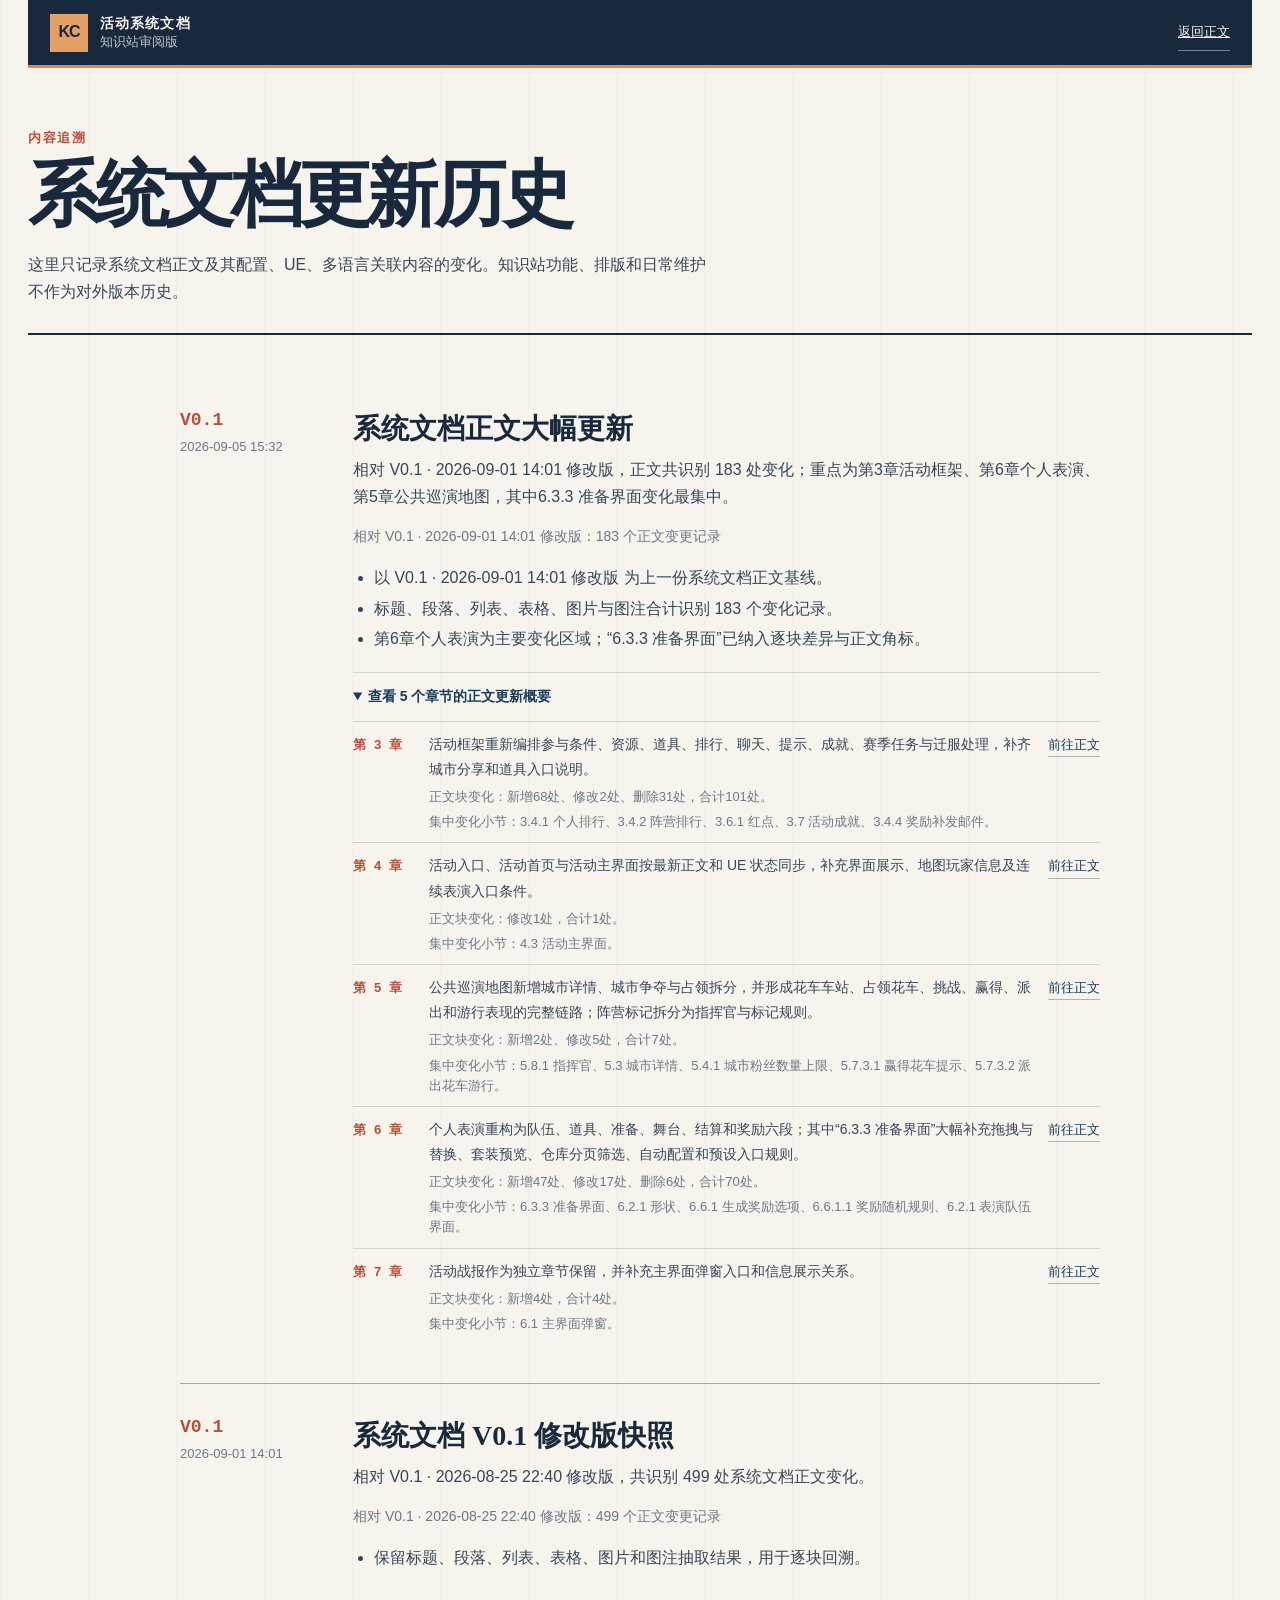
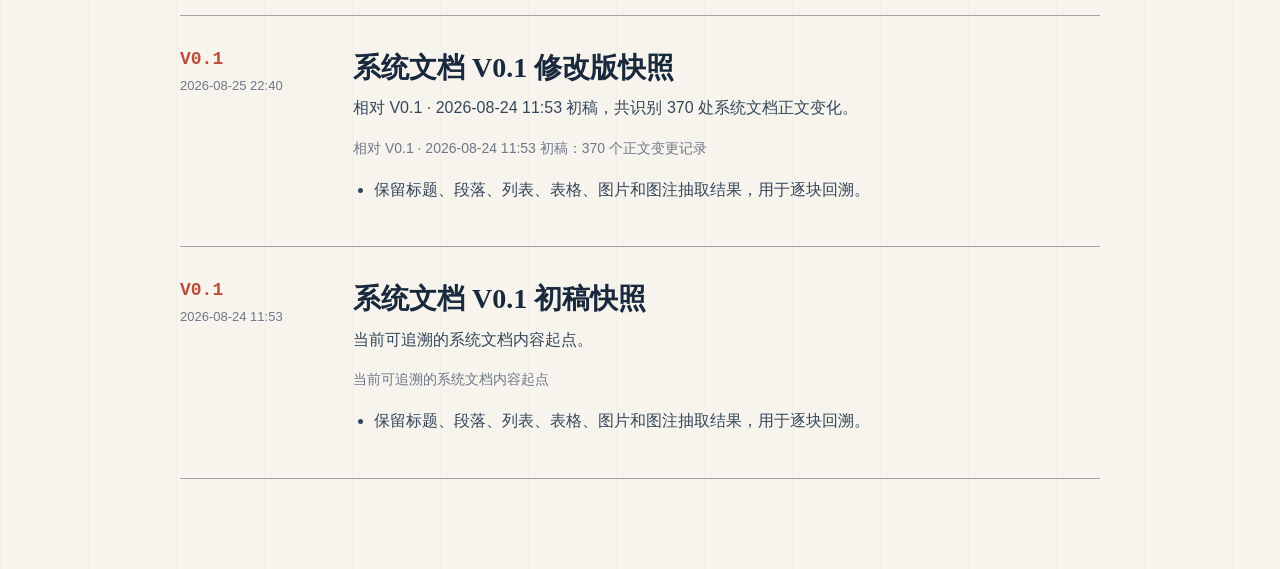
==== updates.html @ 91fed57f "Publish KC Love City system document knowledge base" ====
<!doctype html>
<html lang="zh-CN">
  <head>
    <meta charset="UTF-8" />
    <meta name="viewport" content="width=device-width, initial-scale=1.0" />
    <meta name="theme-color" content="#18304a" />
    <link rel="icon" href="data:," />
    <title>爱乐之城 · 系统文档更新历史</title>
    <link rel="stylesheet" href="./styles.css?v=0.3-202609051604200800" />
  </head>
  <body>
    <div class="site-shell">
      <header class="topbar page-frame">
        <a class="brand" href="index.html" aria-label="返回系统文档知识站">
          <span class="brand-mark">KC</span>
          <span class="brand-copy">
            <span class="brand-title">活动系统文档</span>
            <span class="brand-subtitle">知识站审阅版</span>
          </span>
        </a>
        <div class="topbar-actions">
          <a class="plain-button" href="index.html">返回正文</a>
        </div>
      </header>

      <main class="history-page page-frame">
        <header class="history-hero">
          <p class="eyebrow">内容追溯</p>
          <h1>系统文档更新历史</h1>
          <p>这里只记录系统文档正文及其配置、UE、多语言关联内容的变化。知识站功能、排版和日常维护不作为对外版本历史。</p>
        </header>
        <section id="version-history" class="history-list" aria-live="polite">
          <p class="muted">正在读取版本历史…</p>
        </section>
      </main>
    </div>
    <script src="./data/version-history-data.js?v=0.3-202609051604200800"></script>
    <script src="./updates.js?v=0.3-202609051604200800"></script>
  </body>
</html>
---- styles.css ----
:root {
  --ink: #18283d;
  --ink-2: #35465b;
  --muted: #6d7887;
  --faint: #8f978f;
  --paper: #f7f4ed;
  --paper-2: #efeae0;
  --white: #fffdf8;
  --line: #d8d2c7;
  --line-strong: #9fa6a8;
  --blue: #183c5b;
  --blue-pale: #e8eef3;
  --coral: #b94f3b;
  --coral-pale: #f5e6e0;
  --green: #2f6d57;
  --yellow: #956a1f;
  --serif: "Noto Serif SC", "Source Han Serif SC", "Songti SC", SimSun, serif;
  --sans: "Noto Sans SC", "Microsoft YaHei UI", "Microsoft YaHei", sans-serif;
  --mono: "SFMono-Regular", Consolas, "Liberation Mono", monospace;
}

* { box-sizing: border-box; }
[hidden] { display: none !important; }
html { scroll-behavior: smooth; }
body {
  margin: 0;
  color: var(--ink);
  background:
    linear-gradient(90deg, rgba(24,40,61,.025) 1px, transparent 1px) 0 0 / 88px 100%,
    var(--paper);
  font: 16px/1.8 var(--sans);
  text-rendering: optimizeLegibility;
}
button, input { font: inherit; }
button, a { -webkit-tap-highlight-color: transparent; }
a { color: inherit; }
img { max-width: 100%; }
.site-shell { min-height: 100vh; overflow: clip; }
.page-frame { width: min(1260px, calc(100% - 56px)); margin-inline: auto; }
.muted { color: var(--muted); font-size: 14px; }

.topbar {
  position: relative;
  z-index: 10;
  display: flex;
  justify-content: space-between;
  align-items: center;
  min-height: 68px;
  padding: 11px 22px;
  color: #f7f4ed;
  background: var(--ink);
  border-bottom: 3px solid #d89059;
}
.brand { display: inline-flex; align-items: center; gap: 12px; text-decoration: none; }
.brand-mark {
  display: grid;
  place-items: center;
  width: 38px;
  height: 38px;
  color: var(--ink);
  background: #e3a064;
  font-weight: 900;
  letter-spacing: -.06em;
}
.brand-title, .brand-subtitle { display: block; line-height: 1.25; }
.brand-title { font-size: 14px; font-weight: 800; letter-spacing: .08em; }
.brand-subtitle { margin-top: 2px; color: #b9c5d0; font-size: 13px; }
.topbar-actions { display: flex; align-items: center; gap: 20px; }
.review-state { display: inline-flex; align-items: center; gap: 8px; color: #e7dccd; font-size: 13px; }
.review-state i { width: 7px; height: 7px; border-radius: 50%; background: #e0a35e; box-shadow: 0 0 0 4px rgba(224,163,94,.15); }
.plain-button { padding: 6px 0; color: #f7f4ed; border: 0; border-bottom: 1px solid rgba(255,255,255,.42); background: transparent; cursor: pointer; font-size: 13px; }
.plain-button:hover, .plain-button:focus-visible { color: #f2ae78; border-color: #f2ae78; outline: none; }

.hero-section {
  padding: 48px 44px 36px;
  border-right: 1px solid var(--line-strong);
  border-bottom: 1px solid var(--line-strong);
  border-left: 1px solid var(--line-strong);
  background: rgba(255,253,248,.62);
}
.hero-kicker, .eyebrow {
  margin: 0;
  color: var(--coral);
  font-size: 13px;
  font-weight: 800;
  letter-spacing: .12em;
}
.hero-layout { display: flex; justify-content: space-between; gap: 48px; align-items: end; margin-top: 12px; }
.hero-section h1 { margin: 0; font: 800 clamp(48px, 7vw, 84px)/1.06 var(--serif); letter-spacing: -.08em; }
.hero-subtitle { margin: 11px 0 0; color: var(--ink-2); font: 20px/1.5 var(--serif); letter-spacing: .08em; }
.hero-actions { display: flex; flex-wrap: wrap; gap: 10px; padding-bottom: 8px; }
.primary-button, .secondary-button {
  display: inline-flex;
  align-items: center;
  gap: 28px;
  padding: 11px 16px;
  border: 1px solid var(--ink);
  cursor: pointer;
  text-decoration: none;
  font-size: 14px;
  font-weight: 700;
  transition: transform .16s ease, color .16s ease, background .16s ease;
}
.primary-button { color: var(--white); background: var(--ink); }
.secondary-button { color: var(--ink); background: transparent; }
.primary-button:hover, .primary-button:focus-visible, .secondary-button:hover, .secondary-button:focus-visible { transform: translateY(-2px); outline: none; }
.secondary-button:hover, .secondary-button:focus-visible { color: var(--white); background: var(--coral); border-color: var(--coral); }
.hero-source-line { margin: 28px 0 0; padding-top: 14px; color: var(--muted); border-top: 1px solid var(--line); font-size: 14px; }

.recent-update {
  display: grid;
  grid-template-columns: auto auto minmax(180px, auto) minmax(260px, 1fr) auto;
  gap: 10px 20px;
  align-items: center;
  margin-top: 30px;
  padding: 16px 18px;
  border-top: 1px solid var(--line-strong);
  border-bottom: 1px solid var(--line-strong);
  background: rgba(255,253,248,.54);
}
.recent-update-label { color: var(--coral); font-size: 13px; font-weight: 800; letter-spacing: .1em; }
.recent-update time { color: var(--muted); font: 700 13px var(--mono); white-space: nowrap; }
.recent-update strong { font: 700 16px/1.45 var(--serif); }
.recent-update p { margin: 0; color: var(--ink-2); font-size: 14px; line-height: 1.55; }
.recent-update a { color: var(--blue); border-bottom: 1px solid rgba(24,60,91,.35); font-size: 13px; font-weight: 800; text-decoration: none; white-space: nowrap; }
.recent-update a:hover, .recent-update a:focus-visible { color: var(--coral); border-color: var(--coral); outline: none; }
.section-label, .column-heading { color: var(--coral); }
.section-label span, .column-heading span { display: block; font-size: 14px; font-weight: 800; letter-spacing: .12em; }
.section-label small, .column-heading small { display: block; margin-top: 3px; color: var(--muted); font-size: 13px; }
.updates-heading { display: flex; justify-content: space-between; gap: 36px; align-items: baseline; padding-bottom: 18px; border-bottom: 2px solid var(--ink); }
.updates-heading h2 { margin: 0; font: 700 clamp(27px, 3vw, 39px)/1.3 var(--serif); letter-spacing: -.04em; }
.updates-heading p { max-width: 390px; margin: 0; color: var(--muted); font-size: 14px; }
.updates-list { display: grid; grid-template-columns: 1fr 1fr; gap: 0 34px; }
.update-item { display: grid; grid-template-columns: 38px 1fr; gap: 13px; padding: 22px 0; border-bottom: 1px solid var(--line); }
.update-number { display: grid; place-items: center; align-self: start; width: 34px; height: 34px; color: var(--white); background: var(--coral); text-decoration: none; font: 700 14px var(--mono); }
.update-item h3 { margin: 0; font: 700 18px/1.45 var(--serif); }
.update-item h3 a { text-decoration: none; }
.update-item h3 a:hover { color: var(--coral); }
.update-item p { margin: 5px 0 0; color: var(--ink-2); font-size: 14.5px; line-height: 1.75; }
.update-item ul { margin: 8px 0 0; padding-left: 18px; color: var(--muted); }
.update-item li { margin: 3px 0; font-size: 13px; line-height: 1.65; }

.workspace {
  --toc-width: 220px;
  --workspace-gap: 54px;
  display: grid;
  grid-template-columns: var(--toc-width) minmax(0, 820px);
  gap: var(--workspace-gap);
  justify-content: center;
  align-items: start;
  padding-bottom: 130px;
  transition: grid-template-columns .24s ease, gap .24s ease;
}
.workspace.toc-expanded { --toc-width: 360px; --workspace-gap: 36px; }
.workspace-heading { grid-column: 1 / -1; display: grid; grid-template-columns: var(--toc-width) minmax(0, 820px); gap: var(--workspace-gap); padding: 54px 0 20px; border-bottom: 2px solid var(--ink); transition: grid-template-columns .24s ease, gap .24s ease; }
.workspace-heading .eyebrow { align-self: end; padding-bottom: 8px; }
.workspace-heading h2 { margin: 0; font: 700 clamp(36px, 4.5vw, 54px)/1.2 var(--serif); letter-spacing: -.06em; }
.toc-column { position: sticky; top: 24px; max-height: calc(100vh - 48px); padding-right: 20px; border-right: 1px solid var(--line); }
.column-heading { min-height: 51px; padding-bottom: 13px; border-bottom: 1px solid var(--line-strong); }
.toc-heading { display: flex; justify-content: space-between; align-items: flex-start; gap: 10px; }
.toc-heading button { display: inline-flex; align-items: center; gap: 5px; flex: 0 0 auto; padding: 4px 0; color: var(--muted); border: 0; border-bottom: 1px solid var(--line-strong); background: transparent; cursor: pointer; font-size: 13px; }
.toc-heading button:hover, .toc-heading button:focus-visible { color: var(--coral); border-color: var(--coral); outline: none; }
.toc-heading svg { width: 15px; height: 15px; fill: none; stroke: currentColor; stroke-width: 1.6; transition: transform .2s ease; }
.toc-expanded .toc-heading svg { transform: rotate(180deg); }
.toc-list { max-height: calc(100vh - 210px); overflow-x: hidden; overflow-y: auto; padding: 13px 4px 0 0; scrollbar-width: thin; }
.toc-list a { position: relative; display: block; padding: 6px 8px 6px 11px; color: var(--ink-2); border-left: 1px solid var(--line); text-decoration: none; font-size: 14px; line-height: 1.45; overflow-wrap: anywhere; transition: color .14s ease, background .14s ease, border .14s ease; }
.toc-list a.level-3 { padding-left: 23px; color: var(--muted); font-size: 13.5px; }
.toc-list a.level-4 { padding-left: 35px; color: var(--muted); font-size: 13px; }
.toc-list a.level-5 { padding-left: 47px; color: var(--muted); font-size: 13px; }
.toc-list a.level-6 { padding-left: 59px; color: var(--muted); font-size: 13px; }
.toc-list a:hover, .toc-list a:focus-visible, .toc-list a.is-active { color: var(--ink); border-left: 3px solid var(--coral); background: rgba(185,79,59,.075); outline: none; }
.toc-list a.is-active { font-weight: 800; }
.toc-note { margin: 24px 0 0; padding-top: 16px; color: var(--muted); border-top: 1px solid var(--line); font-size: 13px; line-height: 1.7; }
.document-column { min-width: 0; }
.document-toolbar { display: flex; justify-content: space-between; align-items: flex-start; min-height: 52px; }
.document-toolbar .column-heading { min-width: 150px; border-bottom: 0; }
.text-button { padding: 5px 0; color: var(--muted); border: 0; border-bottom: 1px solid var(--line-strong); background: transparent; cursor: pointer; font-size: 13px; }
.text-button:hover, .text-button:focus-visible { color: var(--coral); border-color: var(--coral); outline: none; }
.source-banner { display: flex; align-items: center; gap: 10px; min-height: 47px; padding: 9px 12px; color: var(--ink-2); border: 1px solid #c5d0d8; border-left: 3px solid var(--blue); background: var(--blue-pale); font-size: 13px; }
.source-badge { padding: 2px 6px; color: var(--blue); border: 1px solid rgba(24,60,91,.32); font: 700 13px var(--mono); }
.source-banner button { margin-left: auto; padding: 3px 0; color: var(--blue); border: 0; border-bottom: 1px solid rgba(24,60,91,.4); background: transparent; cursor: pointer; font-size: 13px; }
.source-banner button:hover, .source-banner button:focus-visible { color: var(--coral); border-color: var(--coral); outline: none; }
.doc-content { padding-top: 34px; }
.loading-state { display: grid; min-height: 240px; place-items: center; color: var(--muted); }
.loading-spinner { width: 22px; height: 22px; border: 2px solid var(--line); border-top-color: var(--coral); border-radius: 50%; animation: spin .8s linear infinite; }
@keyframes spin { to { transform: rotate(360deg); } }
.doc-content > h1 { display: none; }
.doc-content [data-block-id] { scroll-margin-top: 104px; }
.doc-content h2 { margin: 72px 0 23px; padding: 17px 0 0; border-top: 2px solid var(--ink); font: 750 clamp(28px, 3vw, 35px)/1.4 var(--serif); letter-spacing: -.025em; }
.doc-content h2:first-child { margin-top: 16px; }
.doc-content h2::before { display: block; margin-bottom: 11px; color: var(--coral); content: '第 ' attr(data-section) ' 章'; font: 800 13px var(--sans); letter-spacing: .13em; }
.doc-content h3 { margin: 38px 0 14px; padding-left: 13px; border-left: 3px solid var(--coral); font: 700 22px/1.5 var(--serif); }
.doc-content h4 { margin: 25px 0 9px; color: var(--ink); font-size: 18px; line-height: 1.5; }
.doc-content h5, .doc-content h6 { margin: 20px 0 8px; color: var(--ink); font: 700 17px/1.5 var(--serif); }
.doc-content p { max-width: 820px; margin: 0 0 13px; color: #46566b; font-size: 17.5px; line-height: 1.72; text-align: justify; }
.doc-content strong { color: var(--ink); font-weight: 800; }
.doc-content ul, .doc-content ol { max-width: 820px; margin: 8px 0 17px; padding-left: 30px; color: #46566b; }
.doc-content li { margin: 3px 0; padding-left: 4px; font-size: 17px; line-height: 1.68; }
.doc-content li::marker { color: var(--coral); }
.document-list.level-1 { margin-left: 26px; }
.document-caption { margin-top: -13px !important; color: var(--muted) !important; font-size: 13px !important; text-align: left !important; }
.table-scroll { max-width: 820px; margin: 23px 0 31px; overflow-x: auto; border-top: 2px solid var(--ink); border-bottom: 1px solid var(--line-strong); background: rgba(255,253,248,.74); scrollbar-width: thin; }
.doc-content table { width: 100%; min-width: 580px; border-collapse: collapse; font-size: 14px; line-height: 1.7; }
.doc-content th, .doc-content td { padding: 11px 12px; border: 1px solid var(--line); vertical-align: top; text-align: left; }
.doc-content th { color: var(--white); border-color: rgba(255,255,255,.18); background: var(--ink); }
.doc-content td:first-child { color: var(--ink); font-weight: 700; }
.doc-content tbody tr:nth-child(even) td { background: rgba(239,234,224,.48); }
.doc-content tbody tr:hover td { background: var(--blue-pale); }
.doc-content figure { width: 50%; max-width: 410px; margin: 25px auto 32px; padding: 11px; border: 1px solid var(--line-strong); border-top: 2px solid var(--ink); background: rgba(255,253,248,.72); }
.image-open { display: block; width: 100%; padding: 0; border: 0; background: transparent; cursor: zoom-in; }
.image-open:focus-visible { outline: 3px solid rgba(185,79,59,.45); outline-offset: 3px; }
.doc-content figure img { display: block; width: 100%; max-height: 420px; object-fit: contain; border: 0; }
.doc-content figcaption { margin-top: 11px; color: var(--muted); font-size: 13px; line-height: 1.6; }
.doc-content code { padding: 2px 5px; color: var(--blue); background: var(--blue-pale); font-size: max(13px, .9em); overflow-wrap: anywhere; }
.term-link { display: inline; padding: 1px 2px; color: inherit; border: 0; border-bottom: 1px dotted rgba(185,79,59,.75); background: transparent; cursor: help; font: inherit; text-align: left; transition: color .12s ease, background .12s ease, border .12s ease; }
.term-link:hover, .term-link:focus-visible { color: var(--ink); border-bottom-color: var(--coral); background: rgba(185,79,59,.12); outline: none; }
.term-link.term-code { font-family: var(--mono); font-size: max(13px, .9em); }
.term-link code { padding: 0; color: inherit; background: transparent; font-size: 1em; }
.update-badge { display: inline-flex; align-items: center; margin-left: 9px; padding: 2px 6px; color: var(--coral); border: 1px solid rgba(185,79,59,.42); border-radius: 999px; background: var(--coral-pale); cursor: pointer; font: 800 13px/1.35 var(--sans); vertical-align: .1em; white-space: nowrap; }
.update-badge:hover, .update-badge:focus-visible { color: var(--white); border-color: var(--coral); background: var(--coral); outline: none; }
.reference-hit { border-radius: 2px; background: #ffe48d !important; outline: 4px solid rgba(255,228,141,.45) !important; }

.document-appendix { margin-top: 136px; padding-top: 47px; border-top: 2px solid var(--ink); scroll-margin-top: 90px; }
.appendix-heading { display: grid; grid-template-columns: 170px 1fr; gap: 24px 42px; }
.appendix-heading .eyebrow { grid-row: 1 / 3; }
.appendix-heading h2 { margin: 0; font: 700 34px/1.35 var(--serif); }
.appendix-heading p:not(.eyebrow) { margin: 0; color: var(--muted); font-size: 14px; }
.appendix-grid { display: grid; grid-template-columns: 1fr 1fr; gap: 15px; margin-top: 34px; }
.appendix-card { min-width: 0; padding: 21px; border: 1px solid var(--line); border-left: 3px solid var(--ink); background: rgba(255,253,248,.74); }
.appendix-card.wide-card { grid-column: 1 / -1; }
.appendix-card.warning-card { border-left-color: var(--coral); background: var(--coral-pale); }
.appendix-card h3 { margin: 0; font: 700 19px/1.5 var(--serif); }
.appendix-content { margin-top: 16px; color: var(--ink-2); font-size: 14px; }
.appendix-intro { margin: 0 0 14px; color: var(--muted); }
.config-index { display: grid; grid-template-columns: repeat(2, 1fr); border-top: 1px solid var(--line); border-left: 1px solid var(--line); }
.config-index button { display: grid; gap: 3px; padding: 12px 13px; color: var(--ink-2); border: 0; border-right: 1px solid var(--line); border-bottom: 1px solid var(--line); background: transparent; cursor: pointer; text-align: left; }
.config-index button:hover, .config-index button:focus-visible { background: var(--blue-pale); outline: 2px solid var(--blue); outline-offset: -2px; }
.config-index strong { color: var(--ink); font: 700 13px var(--mono); overflow-wrap: anywhere; }
.config-index span, .config-index small { font-size: 13px; }
.config-index small { color: var(--muted); font-family: var(--mono); }
.ue-overview { display: block; color: var(--blue); text-decoration: none; }
.ue-overview img { display: block; width: 100%; max-height: 250px; object-fit: cover; object-position: top; border: 1px solid var(--line-strong); }
.ue-overview span { display: inline-block; margin-top: 9px; border-bottom: 1px solid rgba(24,60,91,.35); }
.ue-overview + p { margin-bottom: 0; color: var(--muted); }
.compact-source-list { margin: 0; }
.compact-source-list div { display: grid; grid-template-columns: 90px 1fr; gap: 12px; padding: 8px 0; border-bottom: 1px solid var(--line); }
.compact-source-list dt { color: var(--muted); }
.compact-source-list dd { margin: 0; overflow-wrap: anywhere; }
.inline-action { margin-top: 16px; padding: 4px 0; color: var(--blue); border: 0; border-bottom: 1px solid rgba(24,60,91,.4); background: transparent; cursor: pointer; }
.pending-links { display: flex; flex-wrap: wrap; gap: 8px; margin-top: 15px; }
.pending-links button { padding: 6px 9px; color: var(--coral); border: 1px solid rgba(185,79,59,.32); background: rgba(255,253,248,.55); cursor: pointer; font-size: 13px; }

.footer { display: flex; justify-content: space-between; gap: 24px; padding-top: 22px; padding-bottom: 34px; color: var(--muted); border-top: 1px solid var(--line-strong); font-size: 13px; }

.drawer-backdrop { position: fixed; inset: 0; z-index: 30; background: rgba(24,40,61,.27); backdrop-filter: blur(1px); }
.detail-drawer { position: fixed; top: 0; right: 0; z-index: 31; display: flex; flex-direction: column; width: min(520px, 94vw); height: 100vh; color: var(--ink); border-left: 1px solid var(--ink); background: #fcfcf9; box-shadow: -12px 0 34px rgba(24,40,61,.12); transform: translateX(104%); transition: transform .28s cubic-bezier(.2,.8,.2,1); }
.detail-drawer.open { transform: translateX(0); }
.drawer-header { position: sticky; top: 0; z-index: 2; display: flex; justify-content: space-between; align-items: flex-start; gap: 18px; padding: 20px 22px 17px; color: var(--white); background: var(--ink); border-bottom: 3px solid #d89059; }
.drawer-kicker { display: block; color: #e3aa7b; font-size: 13px; font-weight: 700; letter-spacing: .08em; }
.drawer-header h2 { margin: 5px 0 0; color: var(--white); font: 700 28px/1.25 var(--serif); letter-spacing: -.035em; overflow-wrap: anywhere; }
.drawer-close { display: grid; place-items: center; flex: 0 0 auto; width: 32px; height: 32px; color: var(--white); border: 1px solid rgba(255,255,255,.4); background: transparent; cursor: pointer; font-size: 23px; line-height: 1; }
.drawer-close:hover, .drawer-close:focus-visible { color: #f2ae78; border-color: #f2ae78; outline: none; }
.drawer-content { flex: 1; overflow-y: auto; padding: 0 22px 44px; scrollbar-width: thin; }
.drawer-lead { margin: 0 -22px; padding: 17px 22px; border-bottom: 1px solid var(--line); background: var(--paper); }
.drawer-lead p { margin: 0; color: var(--ink-2); font-size: 14.5px; line-height: 1.75; }
.drawer-section { margin-top: 28px; }
.drawer-section h3 { margin: 0 0 11px; padding-top: 12px; border-top: 1px solid var(--line-strong); font: 700 17px/1.45 var(--serif); }
.drawer-section p { margin: 8px 0; color: var(--ink-2); font-size: 14px; line-height: 1.78; }
.drawer-section a { color: var(--blue); }
.overview-section { margin-top: 0; padding: 20px 0; border-bottom: 1px solid var(--line); }
.overview-section p { margin: 8px 0 0; color: var(--ink); font-size: 14.5px; }
.section-caption { color: var(--coral); font-size: 13px; font-weight: 800; letter-spacing: .06em; }
.key-points { margin: 0; padding-left: 20px; }
.key-points li { margin: 8px 0; color: var(--ink-2); font-size: 14px; line-height: 1.75; }
.localization-card { border: 1px solid var(--line-strong); background: var(--white); }
.localization-card > code { display: block; padding: 10px 12px; color: var(--blue); border-bottom: 1px solid var(--line); background: var(--blue-pale); font-size: 13px; overflow-wrap: anywhere; }
.localization-card blockquote { margin: 0; padding: 18px 16px; color: var(--ink); border-bottom: 1px solid var(--line); font: 700 20px/1.6 var(--serif); }
.localization-card dl, .config-record dl, .source-record dl { margin: 0; }
.localization-card dl div, .config-record dl div, .source-record dl div { display: grid; grid-template-columns: 84px minmax(0, 1fr); gap: 10px; padding: 8px 12px; border-bottom: 1px solid var(--line); }
.localization-card dl div:last-child, .config-record dl div:last-child, .source-record dl div:last-child { border-bottom: 0; }
.localization-card dt, .config-record dt, .source-record dt { color: var(--muted); font-size: 13px; }
.localization-card dd, .config-record dd, .source-record dd { margin: 0; color: var(--ink-2); font-size: 13px; overflow-wrap: anywhere; }
.localization-card code, .config-record code, .source-record code { font: 13px/1.6 var(--mono); overflow-wrap: anywhere; }
.config-records { display: grid; gap: 10px; }
.config-record { border: 1px solid var(--line); background: var(--white); }
.config-record-title { display: flex; justify-content: space-between; gap: 10px; padding: 11px 12px; border-bottom: 1px solid var(--line); }
.config-record-title strong { font: 700 13px/1.55 var(--mono); overflow-wrap: anywhere; }
.config-record-title span { flex: 0 0 auto; color: var(--coral); font-size: 13px; }
.config-record > p { margin: 0; padding: 11px 12px; border-bottom: 1px solid var(--line); }
.ue-links { display: grid; gap: 8px; }
.ue-links a { display: grid; grid-template-columns: 50px 1fr; gap: 2px 10px; padding: 10px 12px; border: 1px solid var(--line); background: var(--white); text-decoration: none; }
.ue-links a:hover { border-color: var(--blue); background: var(--blue-pale); }
.ue-links b { grid-row: 1 / 3; font: 700 13px var(--mono); }
.ue-links span { color: var(--ink); font-size: 14px; }
.ue-links small { color: var(--muted); font-size: 13px; }
.drawer-hint { color: var(--muted) !important; font-size: 13px !important; }
.drawer-previews { display: grid; gap: 9px; }
.drawer-preview { display: grid; gap: 6px; width: 100%; padding: 12px 13px; color: var(--ink-2); border: 1px solid var(--line); border-left: 3px solid var(--coral); background: var(--white); cursor: pointer; text-align: left; transition: transform .14s ease, border .14s ease, background .14s ease; }
.drawer-preview:hover, .drawer-preview:focus-visible { transform: translateX(2px); border-color: var(--coral); background: var(--coral-pale); outline: none; }
.drawer-preview-source { color: var(--ink); font: 700 15px/1.45 var(--serif); }
.drawer-preview-excerpt { font-size: 13.5px; line-height: 1.72; }
.drawer-preview-action { color: var(--coral); font-size: 13px; font-weight: 700; }
.source-foot { margin-top: 36px; }
.coverage-grid { display: grid; grid-template-columns: repeat(4, 1fr); border-top: 1px solid var(--line); border-left: 1px solid var(--line); }
.coverage-grid div { padding: 10px; border-right: 1px solid var(--line); border-bottom: 1px solid var(--line); }
.coverage-grid b, .coverage-grid span { display: block; }
.coverage-grid b { font: 700 20px var(--mono); }
.coverage-grid span { color: var(--muted); font-size: 13px; }
.source-records { display: grid; gap: 10px; }
.source-record { padding: 13px; border: 1px solid var(--line); background: var(--white); }
.source-record > div { display: flex; gap: 9px; align-items: baseline; }
.source-record > div span { padding: 2px 5px; color: var(--coral); border: 1px solid rgba(185,79,59,.3); font: 700 13px var(--mono); }
.source-record > div strong { font-size: 14px; overflow-wrap: anywhere; }
.source-record > p { font-size: 13.5px; }
.source-record dl { margin: 10px 0; border: 1px solid var(--line); }
.source-record > a { font-size: 13px; font-weight: 700; }
.refresh-steps { margin: 0; padding-left: 24px; }
.refresh-steps li { margin: 7px 0; color: var(--ink-2); font-size: 14px; }
.manifest-links { display: flex; gap: 16px; margin-top: 12px; font-size: 13px; }
.revision-table { overflow-x: auto; border-top: 1px solid var(--line); border-left: 1px solid var(--line); }
.revision-table > div { display: grid; grid-template-columns: .7fr 1fr .8fr 1.4fr; }
.revision-table span { min-width: 90px; padding: 7px 8px; border-right: 1px solid var(--line); border-bottom: 1px solid var(--line); font-size: 13px; }
.revision-table .is-head { color: var(--white); background: var(--ink); }

.term-tooltip { position: fixed; z-index: 40; width: min(380px, calc(100vw - 28px)); padding: 12px 14px; color: var(--ink-2); border: 1px solid var(--ink); border-left: 4px solid var(--coral); background: var(--white); box-shadow: 6px 6px 0 rgba(24,40,61,.12); font-size: 14px; line-height: 1.72; opacity: 0; pointer-events: none; transform: translateY(4px); transition: opacity .12s ease, transform .12s ease; }
.term-tooltip.on { opacity: 1; transform: translateY(0); }
.term-tooltip strong { display: block; margin-bottom: 4px; color: var(--ink); font-size: 15px; }

.related-terms { display: flex; flex-wrap: wrap; gap: 8px; }
.related-terms button { padding: 6px 9px; color: var(--blue); border: 1px solid rgba(24,60,91,.3); background: var(--blue-pale); cursor: pointer; font-size: 13px; }
.related-terms button:hover, .related-terms button:focus-visible { color: var(--white); border-color: var(--blue); background: var(--blue); outline: none; }
.term-sources { display: grid; gap: 9px; }
.term-sources article { display: grid; gap: 7px; padding: 11px 12px; border: 1px solid var(--line); background: var(--white); }
.term-sources strong { color: var(--ink); font-size: 14px; }
.term-sources span { display: flex; flex-wrap: wrap; gap: 6px; }
.term-sources code { padding: 2px 5px; color: var(--blue); background: var(--blue-pale); font: 13px/1.55 var(--mono); overflow-wrap: anywhere; }
.source-check { display: inline-flex; align-items: center; gap: 7px; margin-top: 10px; padding: 5px 8px; color: var(--green); border: 1px solid rgba(47,109,87,.28); background: rgba(47,109,87,.07); font-size: 13px; }
.source-check.is-rewritten { color: var(--coral); border-color: rgba(185,79,59,.32); background: var(--coral-pale); }

.modal-backdrop { position: fixed; inset: 0; z-index: 42; background: rgba(24,40,61,.46); backdrop-filter: blur(2px); }
.compare-modal { position: fixed; top: 50%; left: 50%; z-index: 43; display: flex; flex-direction: column; width: min(1080px, calc(100vw - 48px)); max-height: min(760px, calc(100vh - 48px)); border: 1px solid var(--ink); background: #fcfcf9; box-shadow: 0 22px 70px rgba(24,40,61,.28); opacity: 0; transform: translate(-50%, -47%); transition: opacity .18s ease, transform .18s ease; }
.compare-modal.open { opacity: 1; transform: translate(-50%, -50%); }
.compare-modal > header { display: flex; justify-content: space-between; gap: 24px; padding: 18px 22px 15px; color: var(--white); border-bottom: 3px solid #d89059; background: var(--ink); }
.compare-modal > header span { color: #e3aa7b; font-size: 13px; font-weight: 800; letter-spacing: .08em; }
.compare-modal > header h2 { margin: 3px 0 0; font: 700 25px/1.35 var(--serif); }
.compare-modal > header p { margin: 3px 0 0; color: #b9c5d0; font-size: 13px; }
.compare-modal > header button, .image-lightbox > button { display: grid; place-items: center; flex: 0 0 auto; width: 34px; height: 34px; color: var(--white); border: 1px solid rgba(255,255,255,.42); background: transparent; cursor: pointer; font-size: 23px; }
.compare-body { display: grid; grid-template-columns: 1fr 1fr; min-height: 0; overflow: auto; }
.compare-body article { min-width: 0; padding: 19px 22px 26px; }
.compare-body article + article { border-left: 1px solid var(--line-strong); }
.compare-body h3 { margin: 0 0 13px; color: var(--muted); font-size: 14px; }
.diff-text { min-height: 150px; color: var(--ink-2); white-space: pre-wrap; overflow-wrap: anywhere; font-size: 16px; line-height: 1.72; }
.diff-text mark { padding: 2px 1px; color: inherit; }
.diff-text mark.diff-old { background: #f2d2ca; text-decoration: line-through; text-decoration-thickness: 1px; }
.diff-text mark.diff-new { background: #d9e8df; }
.compare-modal > footer { display: flex; justify-content: center; align-items: center; gap: 17px; padding: 12px 18px; border-top: 1px solid var(--line-strong); background: var(--paper); }
.compare-modal > footer button { padding: 5px 8px; color: var(--blue); border: 1px solid rgba(24,60,91,.32); background: transparent; cursor: pointer; font-size: 13px; }
.compare-modal > footer button:disabled { color: var(--faint); border-color: var(--line); cursor: default; }
.compare-modal > footer span { min-width: 58px; text-align: center; font: 700 13px var(--mono); }

.image-lightbox { position: fixed; inset: 0; z-index: 50; display: grid; grid-template-rows: auto minmax(0, 1fr) auto; place-items: center; gap: 12px; padding: 24px; color: var(--white); background: rgba(10,20,31,.92); opacity: 0; transition: opacity .18s ease; }
.image-lightbox.open { opacity: 1; }
.image-lightbox > button { justify-self: end; }
.image-lightbox img { width: auto; max-width: min(1180px, 92vw); height: auto; max-height: 80vh; object-fit: contain; }
.image-lightbox p { max-width: 900px; margin: 0; color: #dce3e8; font-size: 14px; text-align: center; }

.history-page { padding-bottom: 90px; }
.history-hero { padding: 58px 0 28px; border-bottom: 2px solid var(--ink); }
.history-hero h1 { margin: 7px 0 0; font: 800 clamp(42px, 7vw, 72px)/1.1 var(--serif); letter-spacing: -.06em; }
.history-hero p:not(.eyebrow) { max-width: 680px; margin: 15px 0 0; color: var(--ink-2); font-size: 16px; line-height: 1.7; }
.history-list { width: min(920px, 100%); margin: 42px auto 0; }
.history-entry { display: grid; grid-template-columns: 145px minmax(0, 1fr); gap: 28px; padding: 33px 0 39px; border-bottom: 1px solid var(--line-strong); }
.history-meta strong, .history-meta time { display: block; }
.history-meta strong { color: var(--coral); font: 800 18px var(--mono); }
.history-meta time { margin-top: 5px; color: var(--muted); font-size: 13px; }
.history-entry h2 { margin: 0; font: 700 28px/1.35 var(--serif); }
.history-summary { margin: 8px 0 0; color: var(--ink-2); font-size: 16px; line-height: 1.7; }
.history-highlights { margin: 16px 0 0; padding-left: 21px; color: var(--ink-2); }
.history-highlights li { margin: 4px 0; line-height: 1.65; }
.history-chapters { margin-top: 20px; border-top: 1px solid var(--line); }
.history-chapters summary { padding: 11px 0; color: var(--blue); cursor: pointer; font-size: 14px; font-weight: 800; }
.chapter-change { display: grid; grid-template-columns: 64px minmax(0, 1fr) auto; gap: 12px; padding: 10px 0; border-top: 1px solid var(--line); align-items: baseline; }
.chapter-change b { color: var(--coral); font: 700 13px var(--mono); }
.chapter-change span { color: var(--ink-2); font-size: 14px; }
.chapter-change small { display: block; margin-top: 5px; color: var(--muted); font-size: 13px; line-height: 1.55; }
.chapter-change a { color: var(--blue); border-bottom: 1px solid rgba(24,60,91,.35); font-size: 13px; text-decoration: none; }

@media (max-width: 1060px) {
  .page-frame { width: min(940px, calc(100% - 38px)); }
  .recent-update { grid-template-columns: auto auto minmax(160px, 1fr) auto; }
  .recent-update p { grid-column: 3 / 4; }
  .recent-update strong { grid-column: 3 / 4; }
  .recent-update a { grid-column: 4; grid-row: 1 / 3; }
  .workspace { --toc-width: 188px; --workspace-gap: 38px; grid-template-columns: var(--toc-width) minmax(0, 700px); }
  .workspace.toc-expanded { --toc-width: 300px; --workspace-gap: 28px; }
}

@media (max-width: 760px) {
  body { font-size: 16px; }
  .page-frame { width: calc(100% - 24px); }
  .topbar { min-height: 62px; padding: 9px 12px; }
  .brand-copy, .review-state { display: none; }
  .topbar-actions { gap: 10px; }
  .hero-section { padding: 36px 20px 28px; }
  .hero-layout { display: block; margin-top: 16px; }
  .hero-section h1 { font-size: clamp(44px, 15vw, 68px); }
  .hero-subtitle { font-size: 17px; }
  .hero-actions { margin-top: 26px; padding: 0; }
  .hero-source-line { line-height: 1.7; }
  .recent-update { display: flex; flex-wrap: wrap; gap: 6px 12px; margin-top: 18px; padding: 14px 12px; }
  .recent-update-label { width: auto; }
  .recent-update time { margin-left: auto; }
  .recent-update strong { width: 100%; }
  .recent-update p { display: -webkit-box; width: 100%; overflow: hidden; -webkit-box-orient: vertical; -webkit-line-clamp: 2; }
  .recent-update a { margin-top: 3px; }
  .workspace { display: block; padding-bottom: 90px; }
  .workspace-heading { display: block; padding-top: 42px; }
  .workspace-heading .eyebrow { padding-bottom: 4px; }
  .workspace-heading h2 { margin-top: 7px; font-size: 38px; }
  .toc-column { position: relative; top: auto; max-height: none; padding: 20px 0 28px; border-right: 0; border-bottom: 1px solid var(--line); }
  .toc-list { display: flex; gap: 8px; max-height: none; overflow-x: auto; padding: 12px 0 4px; }
  .toc-list a { flex: 0 0 auto; max-width: 220px; padding: 7px 10px !important; border: 1px solid var(--line) !important; background: rgba(255,253,248,.65); }
  .toc-list a.is-active { color: var(--white); background: var(--coral); border-color: var(--coral) !important; }
  .toc-note { display: none; }
  .toc-heading button { display: none; }
  .document-toolbar { padding-top: 26px; }
  .source-banner { align-items: flex-start; flex-wrap: wrap; }
  .source-banner button { width: 100%; margin: 3px 0 0; text-align: left; }
  .doc-content p { font-size: 17px; line-height: 1.7; text-align: left; }
  .doc-content li { font-size: 16.5px; line-height: 1.65; }
  .doc-content h2 { margin-top: 58px; }
  .doc-content h3 { margin-top: 34px; font-size: 21px; }
  .doc-content figure { width: 100%; max-width: 100%; }
  .appendix-heading { display: block; }
  .appendix-heading h2 { margin-top: 6px; }
  .appendix-heading p:not(.eyebrow) { margin-top: 8px; }
  .appendix-grid { display: block; }
  .appendix-card { margin-top: 12px; }
  .config-index { grid-template-columns: 1fr; }
  .detail-drawer { width: min(100%, 560px); }
  .coverage-grid { grid-template-columns: 1fr 1fr; }
  .compare-modal { width: calc(100vw - 20px); max-height: calc(100vh - 20px); }
  .compare-body { grid-template-columns: 1fr; }
  .compare-body article + article { border-top: 1px solid var(--line-strong); border-left: 0; }
  .image-lightbox { padding: 12px; }
  .history-hero { padding-top: 38px; }
  .history-entry { display: block; padding: 26px 0 32px; }
  .history-entry h2 { margin-top: 11px; font-size: 24px; }
  .chapter-change { grid-template-columns: 54px minmax(0, 1fr); }
  .chapter-change a { grid-column: 2; justify-self: start; }
  .footer { display: block; }
  .footer span { display: block; margin-top: 4px; }
}

@media print {
  body { background: #fff; }
  .topbar, .hero-actions, .recent-update, .toc-column, .document-toolbar, .source-banner, .detail-drawer, .drawer-backdrop, .modal-backdrop, .compare-modal, .image-lightbox, .term-tooltip, .update-badge, .footer { display: none !important; }
  .hero-section { padding: 24px 0; border: 0; }
  .workspace, .workspace-heading { display: block; width: 100%; }
  .workspace-heading { padding-top: 20px; }
  .doc-content { padding-top: 0; }
  .document-appendix { page-break-before: always; }
}

@media (prefers-reduced-motion: reduce) {
  html { scroll-behavior: auto; }
  *, *::before, *::after { scroll-behavior: auto !important; animation-duration: .01ms !important; transition-duration: .01ms !important; }
}
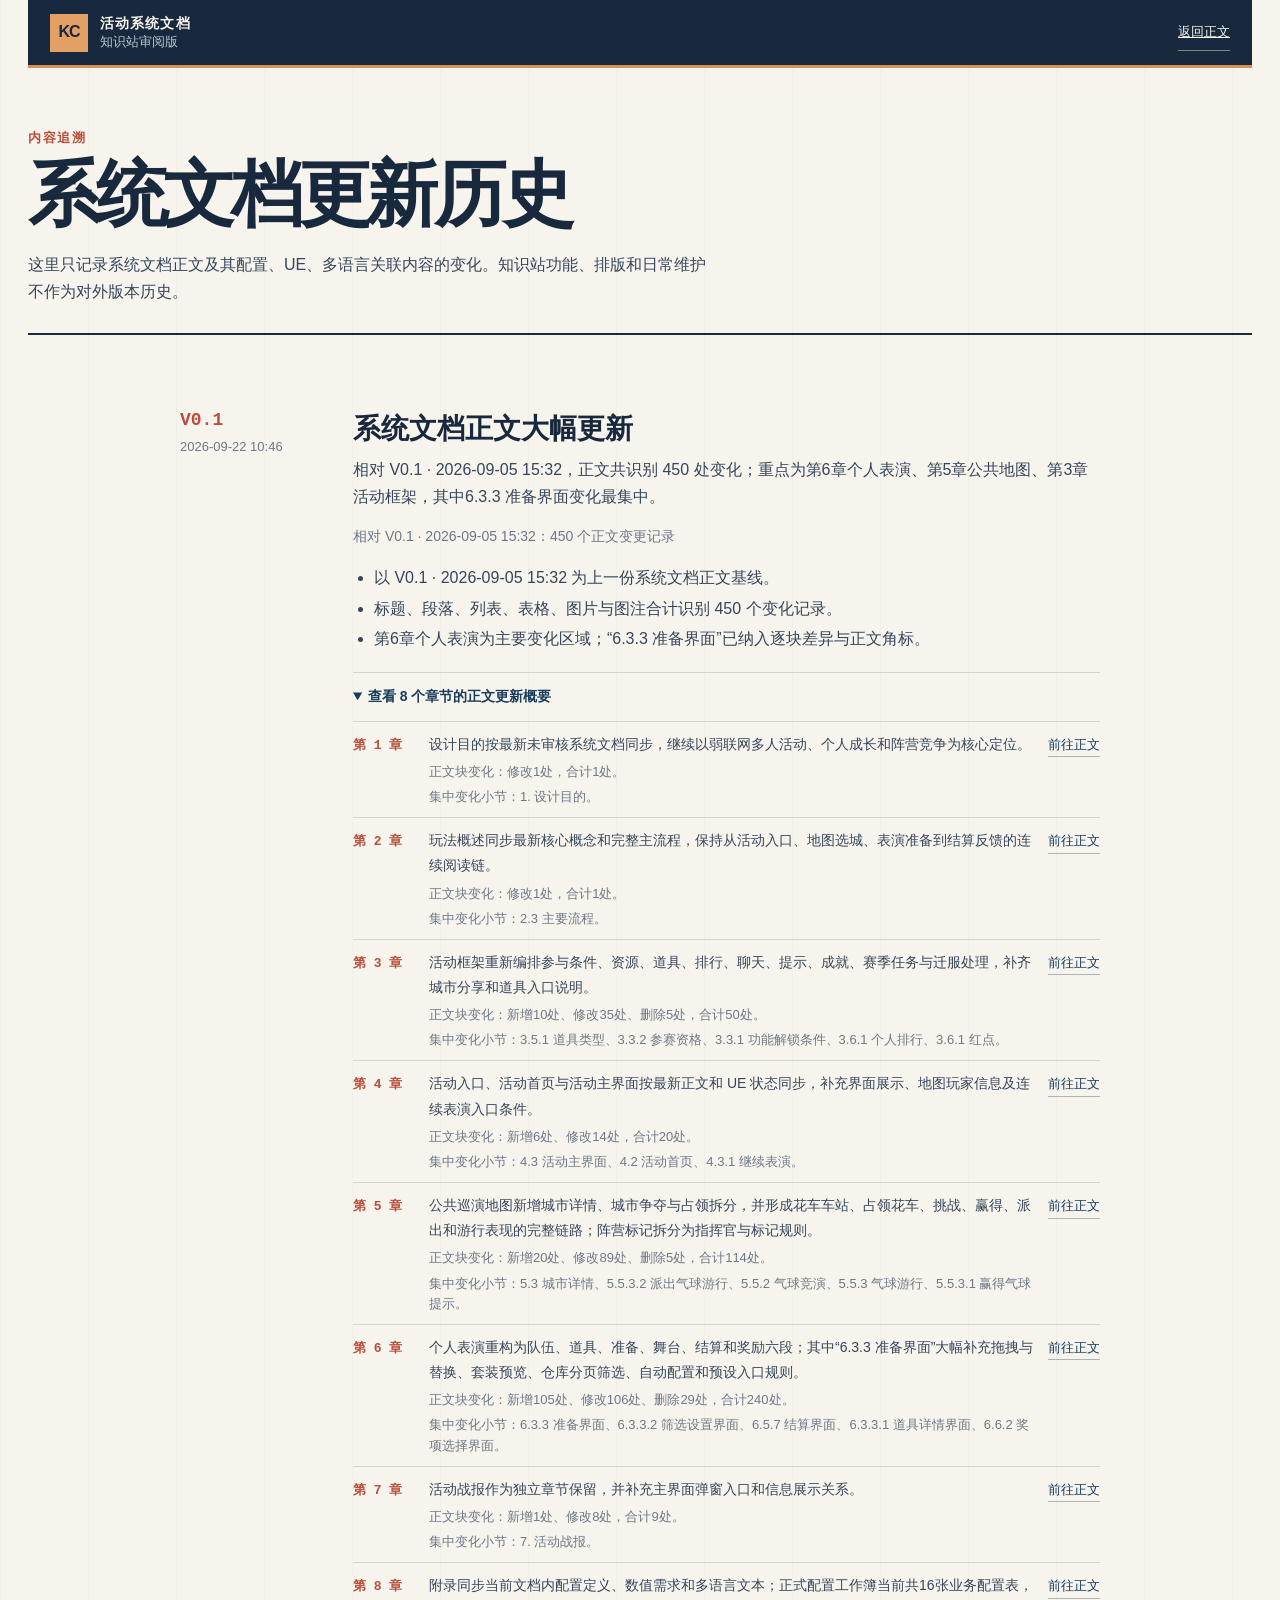
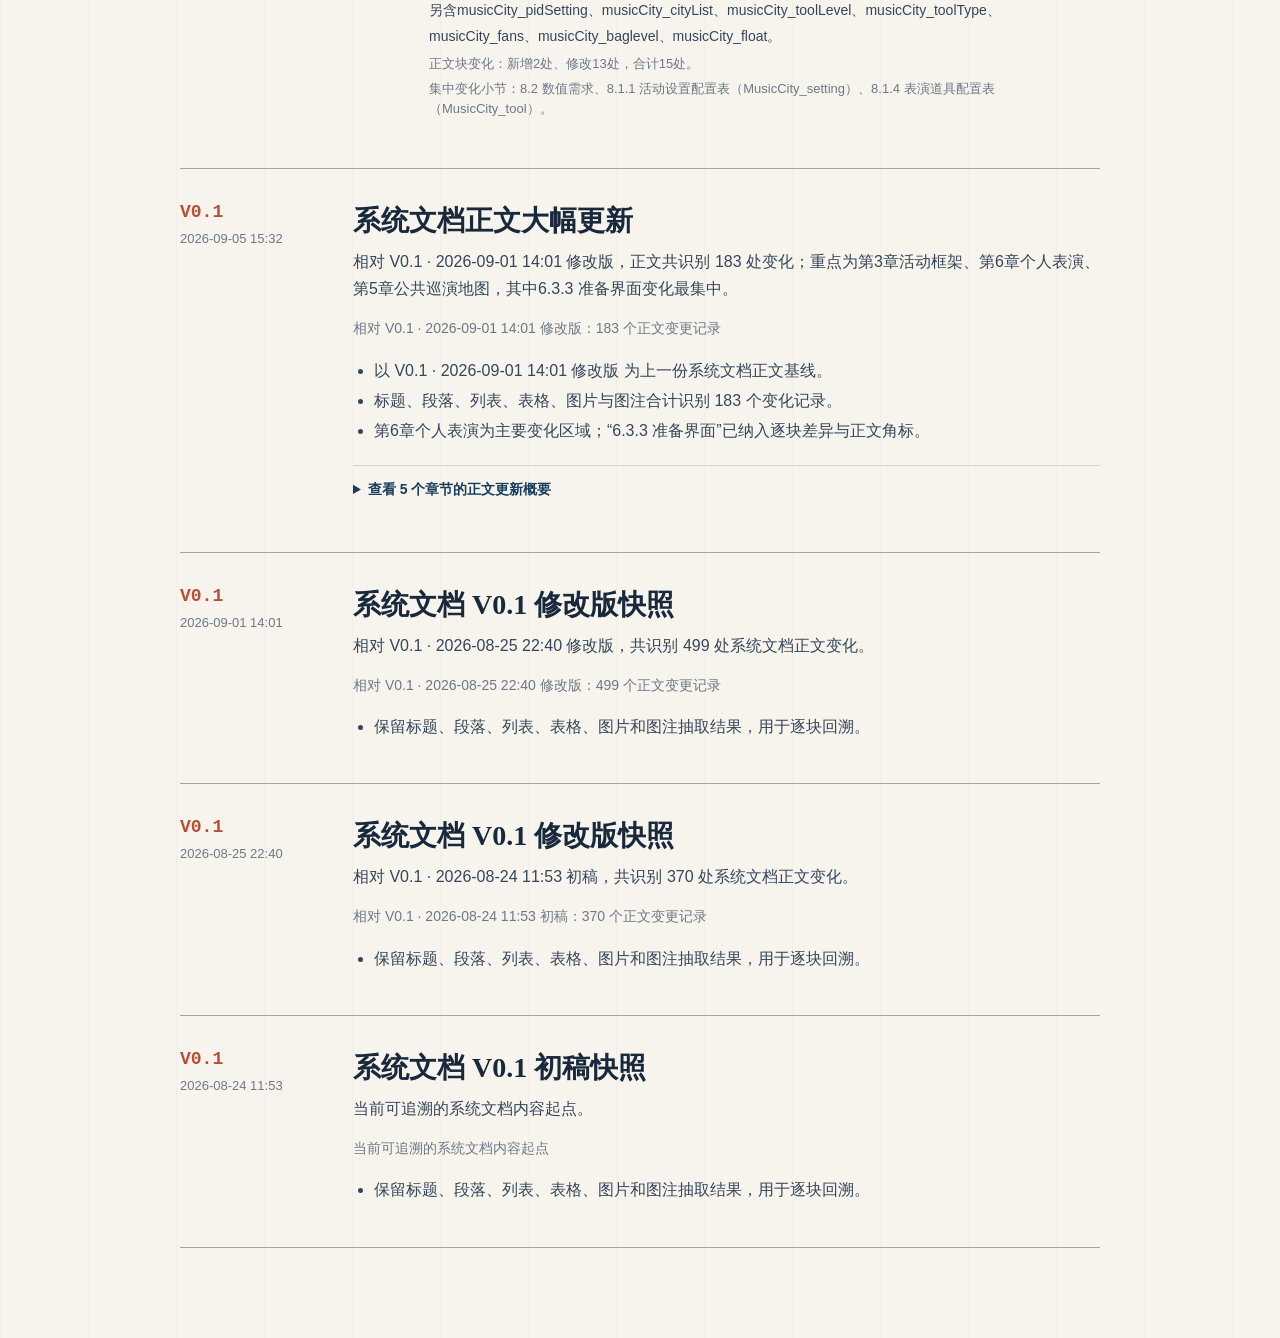
==== commit 8c6c9762: "Update knowledge site from 2026-09-22 sources" ====
--- a/updates.html
+++ b/updates.html
@@ -6,7 +6,7 @@
     <meta name="theme-color" content="#18304a" />
     <link rel="icon" href="data:," />
     <title>爱乐之城 · 系统文档更新历史</title>
-    <link rel="stylesheet" href="./styles.css?v=0.3-202609051604200800" />
+    <link rel="stylesheet" href="./styles.css?v=0.4-202609221433050800" />
   </head>
   <body>
     <div class="site-shell">
@@ -34,7 +34,7 @@
         </section>
       </main>
     </div>
-    <script src="./data/version-history-data.js?v=0.3-202609051604200800"></script>
-    <script src="./updates.js?v=0.3-202609051604200800"></script>
+    <script src="./data/version-history-data.js?v=0.4-202609221433050800"></script>
+    <script src="./updates.js?v=0.4-202609221433050800"></script>
   </body>
 </html>
